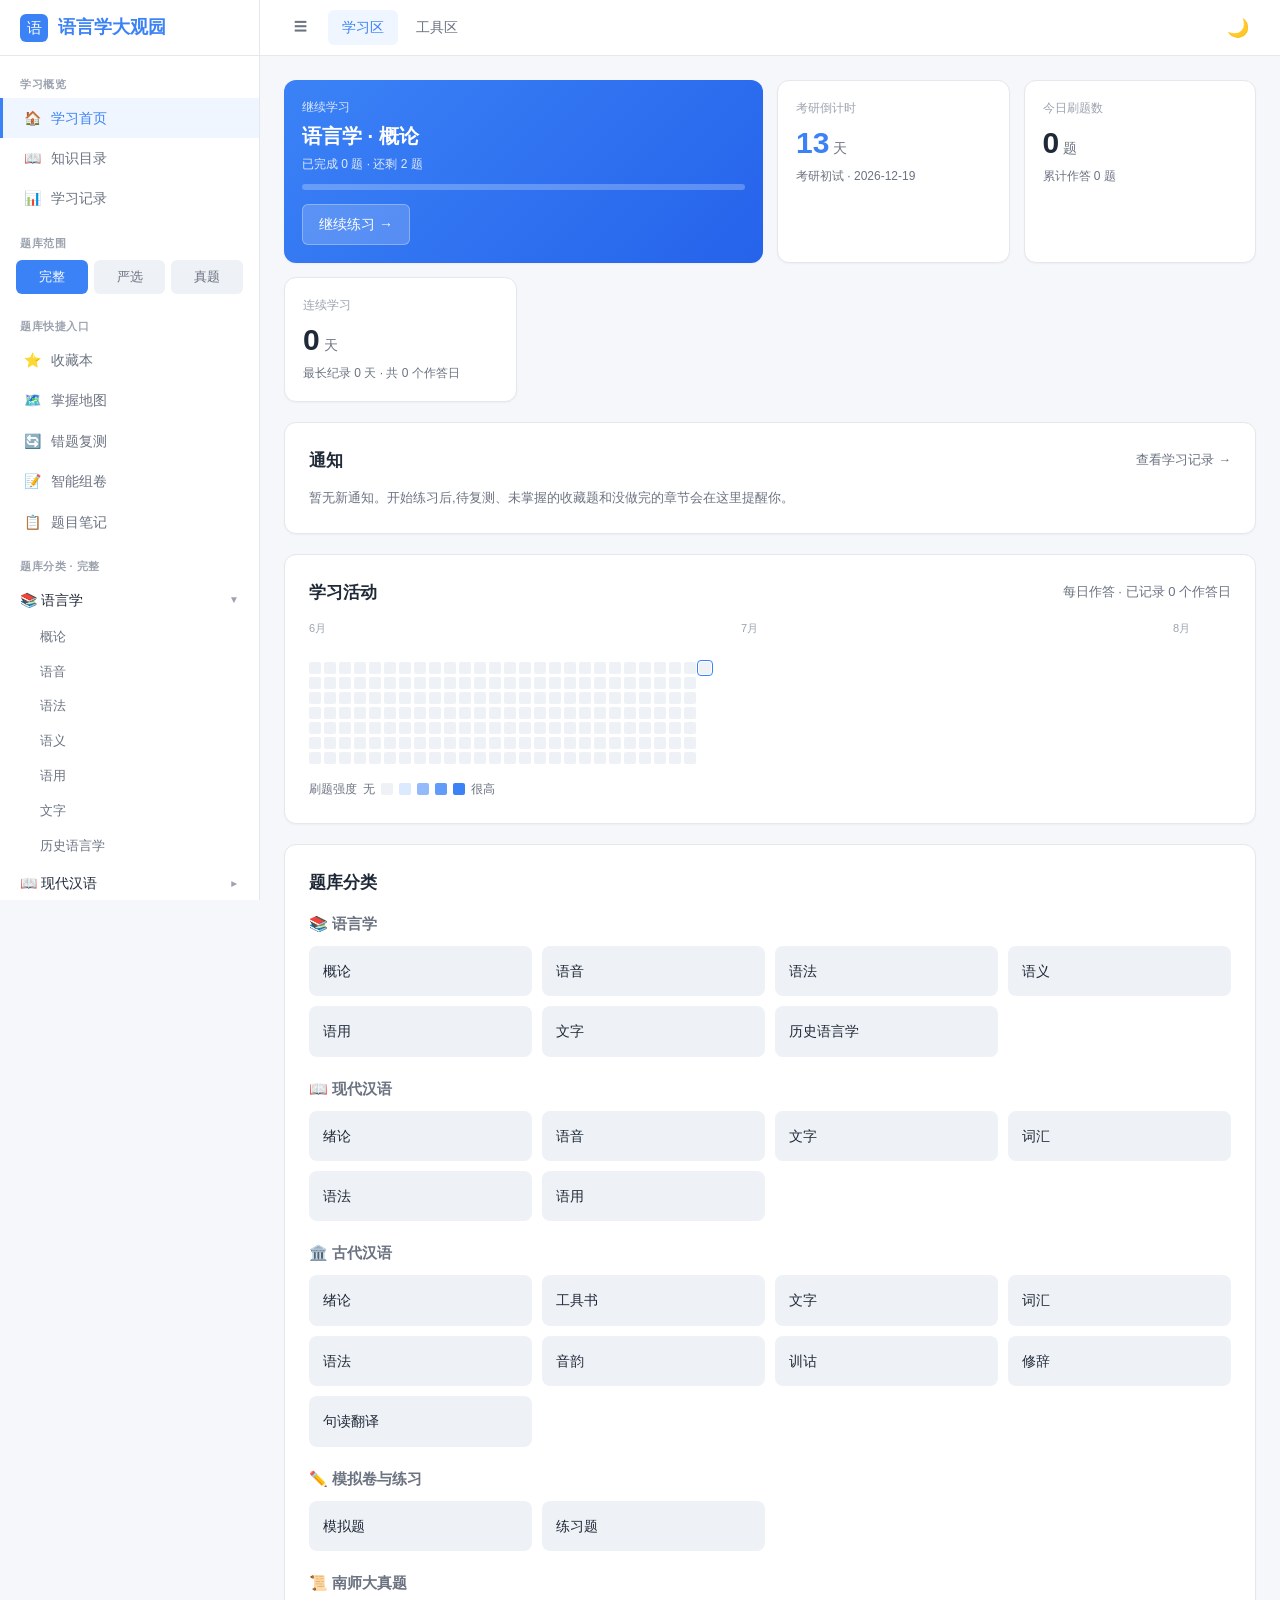
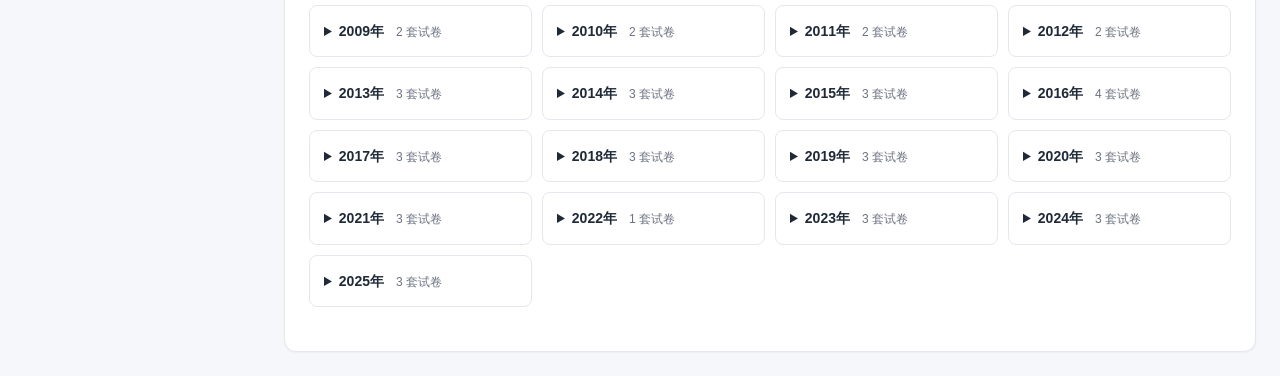
==== index.html @ db7a42ab "fix: 区分"题目尚未录入"与"该范围无题目" categories.json 中有 9 个章节还没有对应的题库文件(ling-writing、 ling-historical、mc-intro、m" ====
<!DOCTYPE html>
<html lang="zh-CN">
<head>
  <meta charset="UTF-8">
  <meta http-equiv="Cache-Control" content="no-cache, no-store, must-revalidate">
  <meta http-equiv="Pragma" content="no-cache">
  <meta name="viewport" content="width=device-width, initial-scale=1.0">
  <title>语言学大观园 - 首页</title>
  <link rel="stylesheet" href="css/style.css?v=8">
</head>
<body>
  <div class="app-layout">
    <!-- 侧边栏 -->
    <aside class="sidebar" id="sidebar">
      <div class="sidebar-header">
        <div class="logo-icon">语</div>
        <span class="logo">语言学大观园</span>
      </div>
      <div class="sidebar-body" id="sidebar-body"></div>
    </aside>
    <div class="overlay" id="overlay"></div>

    <!-- 主内容 -->
    <div class="main-wrapper">
      <!-- 顶部导航 -->
      <header class="topbar">
        <div class="topbar-left">
          <button class="toggle-btn" id="sidebar-toggle" title="收起侧边栏">☰</button>
          <div class="nav-tabs">
            <a class="nav-tab" href="index.html">学习区</a>
            <a class="nav-tab" href="tools.html">工具区</a>
          </div>
        </div>
        <div class="topbar-right">
          <button class="icon-btn" id="theme-toggle" title="切换主题">🌙</button>
        </div>
      </header>

      <!-- 内容区 -->
      <main class="content" id="main-content">
        <!-- 动态渲染 -->
      </main>
    </div>
  </div>

  <script src="js/storage.js?v=8"></script>
  <script src="js/data-loader.js?v=8"></script>
  <script src="js/main.js?v=8"></script>
  <script src="js/dashboard.js?v=8"></script>
</body>
</html>
---- css/style.css ----
/* ============ 主题变量 ============ */
:root {
  /* 浅色主题 */
  --bg-primary: #f5f7fa;
  --bg-secondary: #ffffff;
  --bg-tertiary: #eef1f6;
  --bg-hover: #f0f3f8;
  --border-color: #e4e7ec;
  --border-light: #eef0f3;
  --text-primary: #1f2937;
  --text-secondary: #6b7280;
  --text-tertiary: #9ca3af;
  --accent: #3b82f6;
  --accent-hover: #2563eb;
  --accent-light: #dbeafe;
  --accent-bg: #eff6ff;
  --success: #10b981;
  --success-light: #d1fae5;
  --warning: #f59e0b;
  --warning-light: #fef3c7;
  --danger: #ef4444;
  --danger-light: #fee2e2;
  --unknown: #6b7280;
  --shadow-sm: 0 1px 2px rgba(0,0,0,0.04);
  --shadow: 0 1px 3px rgba(0,0,0,0.08), 0 1px 2px rgba(0,0,0,0.04);
  --shadow-md: 0 4px 12px rgba(0,0,0,0.08);
  --radius-sm: 6px;
  --radius: 8px;
  --radius-lg: 12px;
  --sidebar-width: 260px;
  --header-height: 56px;
  --font-sans: -apple-system, BlinkMacSystemFont, "Segoe UI", "PingFang SC", "Microsoft YaHei", sans-serif;
}

[data-theme="dark"] {
  --bg-primary: #0f172a;
  --bg-secondary: #1e293b;
  --bg-tertiary: #1e293b;
  --bg-hover: #334155;
  --border-color: #334155;
  --border-light: #1e293b;
  --text-primary: #f1f5f9;
  --text-secondary: #94a3b8;
  --text-tertiary: #64748b;
  --accent: #60a5fa;
  --accent-hover: #3b82f6;
  --accent-light: #1e3a5f;
  --accent-bg: #1e293b;
  --success: #34d399;
  --success-light: #064e3b;
  --warning: #fbbf24;
  --warning-light: #78350f;
  --danger: #f87171;
  --danger-light: #7f1d1d;
  --unknown: #64748b;
  --shadow-sm: 0 1px 2px rgba(0,0,0,0.3);
  --shadow: 0 1px 3px rgba(0,0,0,0.4);
  --shadow-md: 0 4px 12px rgba(0,0,0,0.4);
}

/* ============ 基础重置 ============ */
* { margin: 0; padding: 0; box-sizing: border-box; }
html, body { height: 100%; }
body {
  font-family: var(--font-sans);
  background: var(--bg-primary);
  color: var(--text-primary);
  font-size: 14px;
  line-height: 1.6;
  -webkit-font-smoothing: antialiased;
  transition: background 0.2s, color 0.2s;
}
a { color: inherit; text-decoration: none; }
button { font-family: inherit; cursor: pointer; border: none; background: none; color: inherit; }
input, textarea, select { font-family: inherit; font-size: inherit; color: inherit; }
ul, ol { list-style: none; }

/* ============ 布局 ============ */
.app-layout {
  display: flex;
  min-height: 100vh;
}

/* 侧边栏 */
.sidebar {
  width: var(--sidebar-width);
  background: var(--bg-secondary);
  border-right: 1px solid var(--border-color);
  position: fixed;
  top: 0; left: 0; bottom: 0;
  display: flex;
  flex-direction: column;
  z-index: 100;
  transition: transform 0.25s;
}
.sidebar.collapsed { transform: translateX(-100%); }

.sidebar-header {
  height: var(--header-height);
  display: flex;
  align-items: center;
  padding: 0 20px;
  border-bottom: 1px solid var(--border-color);
  gap: 10px;
}
.sidebar-header .logo {
  font-size: 18px;
  font-weight: 700;
  color: var(--accent);
  white-space: nowrap;
}
.sidebar-header .logo-icon {
  width: 28px; height: 28px;
  background: var(--accent);
  color: #fff;
  border-radius: var(--radius-sm);
  display: flex;
  align-items: center;
  justify-content: center;
  font-size: 15px;
}

.sidebar-body {
  flex: 1;
  overflow-y: auto;
  padding: 12px 0;
}
.sidebar-section { margin-bottom: 8px; }
.sidebar-section-title {
  padding: 8px 20px 4px;
  font-size: 11px;
  font-weight: 600;
  color: var(--text-tertiary);
  text-transform: uppercase;
  letter-spacing: 0.5px;
}
.sidebar-link {
  display: flex;
  align-items: center;
  gap: 10px;
  padding: 9px 20px;
  color: var(--text-secondary);
  font-size: 14px;
  transition: all 0.15s;
  cursor: pointer;
  border-left: 3px solid transparent;
}
.sidebar-link:hover {
  background: var(--bg-hover);
  color: var(--text-primary);
}
.sidebar-link.active {
  background: var(--accent-bg);
  color: var(--accent);
  border-left-color: var(--accent);
  font-weight: 500;
}
.sidebar-link .icon { width: 18px; text-align: center; flex-shrink: 0; }

/* 侧边栏范围切换 */
.scope-switch {
  display: flex;
  gap: 6px;
  padding: 4px 16px 8px;
}
.scope-chip {
  flex: 1;
  padding: 7px 4px;
  border-radius: var(--radius-sm);
  font-size: 13px;
  font-weight: 500;
  color: var(--text-secondary);
  background: var(--bg-tertiary);
  border: 1px solid transparent;
  transition: all 0.15s;
}
.scope-chip:hover { background: var(--bg-hover); color: var(--text-primary); }
.scope-chip.active {
  background: var(--accent);
  color: #fff;
}

.category-group { padding: 0 12px; }
.category-header {
  display: flex;
  align-items: center;
  justify-content: space-between;
  padding: 9px 8px;
  cursor: pointer;
  color: var(--text-primary);
  font-weight: 500;
  border-radius: var(--radius-sm);
  transition: background 0.15s;
}
.category-header:hover { background: var(--bg-hover); }
.category-header .arrow {
  font-size: 10px;
  color: var(--text-tertiary);
  transition: transform 0.2s;
}
.category-group.collapsed .arrow { transform: rotate(-90deg); }
.category-group.collapsed .category-children { display: none; }
.category-children { padding-left: 12px; }
.category-child {
  display: block;
  padding: 7px 8px 7px 16px;
  color: var(--text-secondary);
  font-size: 13px;
  border-radius: var(--radius-sm);
  cursor: pointer;
  transition: all 0.15s;
}
.category-child:hover { background: var(--bg-hover); color: var(--text-primary); }
.category-child.active { color: var(--accent); background: var(--accent-bg); font-weight: 500; }

/* 主内容区 */
.main-wrapper {
  margin-left: var(--sidebar-width);
  flex: 1;
  min-width: 0;
  transition: margin-left 0.25s;
}
.sidebar.collapsed ~ .main-wrapper { margin-left: 0; }

/* 顶部导航 */
.topbar {
  height: var(--header-height);
  background: var(--bg-secondary);
  border-bottom: 1px solid var(--border-color);
  display: flex;
  align-items: center;
  padding: 0 24px;
  position: sticky;
  top: 0;
  z-index: 50;
  gap: 16px;
}
.topbar-left { display: flex; align-items: center; gap: 12px; }
.toggle-btn {
  width: 32px; height: 32px;
  display: flex; align-items: center; justify-content: center;
  border-radius: var(--radius-sm);
  color: var(--text-secondary);
  transition: all 0.15s;
}
.toggle-btn:hover { background: var(--bg-hover); color: var(--text-primary); }

.nav-tabs { display: flex; gap: 4px; }
.nav-tab {
  padding: 6px 14px;
  border-radius: var(--radius-sm);
  color: var(--text-secondary);
  font-size: 14px;
  font-weight: 500;
  transition: all 0.15s;
}
.nav-tab:hover { background: var(--bg-hover); color: var(--text-primary); }
.nav-tab.active { background: var(--accent-bg); color: var(--accent); }

.topbar-right { margin-left: auto; display: flex; align-items: center; gap: 12px; }
.icon-btn {
  width: 36px; height: 36px;
  display: flex; align-items: center; justify-content: center;
  border-radius: var(--radius-sm);
  color: var(--text-secondary);
  transition: all 0.15s;
  font-size: 18px;
}
.icon-btn:hover { background: var(--bg-hover); color: var(--text-primary); }

/* 内容区 */
.content {
  padding: 24px;
  max-width: 1200px;
  margin: 0 auto;
}

/* ============ 通用组件 ============ */
/* 卡片 */
.card {
  background: var(--bg-secondary);
  border: 1px solid var(--border-color);
  border-radius: var(--radius-lg);
  padding: 24px;
  box-shadow: var(--shadow-sm);
}

/* 按钮 */
.btn {
  display: inline-flex;
  align-items: center;
  justify-content: center;
  gap: 6px;
  padding: 8px 16px;
  border-radius: var(--radius-sm);
  font-size: 14px;
  font-weight: 500;
  transition: all 0.15s;
  white-space: nowrap;
}
.btn-primary {
  background: var(--accent);
  color: #fff;
}
.btn-primary:hover { background: var(--accent-hover); }
.btn-primary:disabled { opacity: 0.5; cursor: not-allowed; }
.btn-secondary {
  background: var(--bg-tertiary);
  color: var(--text-primary);
  border: 1px solid var(--border-color);
}
.btn-secondary:hover { background: var(--bg-hover); }
.btn-ghost {
  color: var(--text-secondary);
}
.btn-ghost:hover { background: var(--bg-hover); color: var(--text-primary); }
.btn-sm { padding: 5px 10px; font-size: 12px; }
.btn-lg { padding: 12px 24px; font-size: 16px; }

/* 下拉选择 */
.select {
  padding: 7px 12px;
  background: var(--bg-secondary);
  border: 1px solid var(--border-color);
  border-radius: var(--radius-sm);
  color: var(--text-primary);
  font-size: 14px;
  cursor: pointer;
  outline: none;
  transition: border-color 0.15s;
}
.select:focus { border-color: var(--accent); }

/* 输入框 */
.input, .textarea {
  width: 100%;
  padding: 8px 12px;
  background: var(--bg-primary);
  border: 1px solid var(--border-color);
  border-radius: var(--radius-sm);
  color: var(--text-primary);
  font-size: 14px;
  outline: none;
  transition: border-color 0.15s;
}
.input:focus, .textarea:focus { border-color: var(--accent); }
.textarea { resize: vertical; min-height: 80px; font-family: inherit; line-height: 1.6; }

/* 标签页切换 */
.tabs {
  display: flex;
  background: var(--bg-tertiary);
  border-radius: var(--radius-sm);
  padding: 3px;
  gap: 2px;
}
.tab {
  padding: 6px 16px;
  border-radius: 5px;
  font-size: 14px;
  color: var(--text-secondary);
  cursor: pointer;
  transition: all 0.15s;
  font-weight: 500;
}
.tab.active { background: var(--bg-secondary); color: var(--accent); box-shadow: var(--shadow-sm); }

/* 徽章 */
.badge {
  display: inline-flex;
  align-items: center;
  padding: 2px 8px;
  border-radius: 10px;
  font-size: 12px;
  font-weight: 500;
}
.badge-blue { background: var(--accent-light); color: var(--accent); }
.badge-green { background: var(--success-light); color: var(--success); }
.badge-orange { background: var(--warning-light); color: var(--warning); }
.badge-red { background: var(--danger-light); color: var(--danger); }
.badge-gray { background: var(--bg-tertiary); color: var(--text-secondary); }

/* 空状态 */
.empty-state {
  text-align: center;
  padding: 60px 20px;
  color: var(--text-secondary);
}
.empty-state .empty-icon { font-size: 48px; margin-bottom: 16px; opacity: 0.5; }
.empty-state h3 { font-size: 16px; color: var(--text-primary); margin-bottom: 8px; }
.empty-state p { font-size: 14px; margin-bottom: 20px; }

/* 页面标题 */
.page-header {
  display: flex;
  align-items: center;
  justify-content: space-between;
  margin-bottom: 20px;
  flex-wrap: wrap;
  gap: 12px;
}
.page-title {
  font-size: 22px;
  font-weight: 700;
  color: var(--text-primary);
}
.page-actions { display: flex; align-items: center; gap: 10px; flex-wrap: wrap; }

/* 行布局 */
.row { display: flex; gap: 12px; align-items: center; flex-wrap: wrap; }
.row-between { display: flex; justify-content: space-between; align-items: center; flex-wrap: wrap; gap: 12px; }
.mt-16 { margin-top: 16px; }
.mb-16 { margin-bottom: 16px; }
.mt-24 { margin-top: 24px; }
.flex-1 { flex: 1; }
.text-secondary { color: var(--text-secondary); }
.text-sm { font-size: 13px; }
.text-xs { font-size: 12px; }

/* 滚动条 */
::-webkit-scrollbar { width: 8px; height: 8px; }
::-webkit-scrollbar-track { background: transparent; }
::-webkit-scrollbar-thumb { background: var(--border-color); border-radius: 4px; }
::-webkit-scrollbar-thumb:hover { background: var(--text-tertiary); }

/* 响应式 */
@media (max-width: 768px) {
  .sidebar { transform: translateX(-100%); }
  .sidebar.show { transform: translateX(0); }
  .main-wrapper { margin-left: 0; }
  .content { padding: 16px; }
  .overlay {
    display: none;
    position: fixed;
    inset: 0;
    background: rgba(0,0,0,0.4);
    z-index: 99;
  }
  .overlay.show { display: block; }
}


/* ===== 三级分类侧边栏 ===== */
.category-subgroup {
  margin-left: 12px;
}
.category-subgroup.collapsed .category-subchildren {
  display: none;
}
.category-subheader {
  display: flex;
  justify-content: space-between;
  align-items: center;
  padding: 6px 10px;
  cursor: pointer;
  font-size: 13px;
  color: var(--text-secondary, #666);
  border-radius: 6px;
  transition: background 0.15s;
}
.category-subheader:hover {
  background: var(--bg-hover, rgba(0,0,0,0.04));
}
.category-subheader .arrow {
  font-size: 10px;
  transition: transform 0.2s;
}
.category-subgroup:not(.collapsed) .category-subheader .arrow {
  transform: rotate(0deg);
}
.category-subgroup.collapsed .category-subheader .arrow {
  transform: rotate(-90deg);
}
.category-subchildren {
  padding-left: 8px;
}

.chapter-grid {
  display: grid;
  grid-template-columns: repeat(auto-fill, minmax(min(100%, 220px), 1fr));
  align-items: start;
  gap: 10px;
}
.chapter-entry {
  display: block;
  padding: 14px;
  background: var(--bg-tertiary);
  border-radius: var(--radius);
  overflow-wrap: anywhere;
  transition: background 0.15s, color 0.15s;
}
.chapter-entry:hover,
.chapter-entry:focus-visible {
  background: var(--accent-bg);
  color: var(--accent);
}
.year-picker {
  min-width: 0;
  border: 1px solid var(--border-color);
  border-radius: var(--radius);
}
.year-picker summary {
  padding: 14px;
  cursor: pointer;
  font-weight: 600;
}
.year-picker summary span {
  margin-left: 12px;
  font-size: 12px;
  font-weight: 400;
}
.year-papers {
  display: grid;
  gap: 8px;
  padding: 0 10px 10px;
}

/* ===== 学习仪表盘 ===== */
.dash-grid {
  display: grid;
  grid-template-columns: repeat(auto-fit, minmax(min(100%, 200px), 1fr));
  gap: 14px;
  margin-bottom: 20px;
}
.dash-card {
  background: var(--bg-secondary);
  border: 1px solid var(--border-color);
  border-radius: var(--radius-lg);
  padding: 18px;
  box-shadow: var(--shadow-sm);
}
.dash-label {
  font-size: 12px;
  color: var(--text-tertiary);
  margin-bottom: 8px;
  display: flex;
  align-items: center;
  gap: 6px;
}
.dash-value {
  font-size: 30px;
  font-weight: 700;
  line-height: 1.1;
  color: var(--text-primary);
}
.dash-value .unit {
  font-size: 14px;
  font-weight: 500;
  color: var(--text-secondary);
  margin-left: 4px;
}
.dash-sub {
  font-size: 12px;
  color: var(--text-secondary);
  margin-top: 8px;
}
.dash-value.accent { color: var(--accent); }
.dash-value.warning { color: var(--warning); }
.dash-value.success { color: var(--success); }

/* 继续学习卡 */
.continue-card {
  background: linear-gradient(135deg, var(--accent) 0%, var(--accent-hover) 100%);
  color: #fff;
  border: none;
}
.continue-card .dash-label { color: rgba(255,255,255,0.8); }
.continue-card .dash-value { color: #fff; font-size: 20px; }
.continue-card .dash-sub { color: rgba(255,255,255,0.85); }
.continue-card .btn {
  background: rgba(255,255,255,0.18);
  color: #fff;
  border: 1px solid rgba(255,255,255,0.3);
  margin-top: 14px;
}
.continue-card .btn:hover { background: rgba(255,255,255,0.28); }

/* 进度条 */
.progress-bar {
  height: 6px;
  background: var(--bg-tertiary);
  border-radius: 3px;
  overflow: hidden;
  margin-top: 10px;
}
.progress-bar .fill {
  height: 100%;
  background: var(--accent);
  border-radius: 3px;
  transition: width 0.3s;
}
.continue-card .progress-bar { background: rgba(255,255,255,0.25); }
.continue-card .progress-bar .fill { background: #fff; }

/* ===== 学习活动热力图 ===== */
.heatmap-wrap { overflow-x: auto; padding-bottom: 4px; }
.heatmap {
  display: grid;
  grid-auto-flow: column;
  grid-template-rows: repeat(7, 12px);
  gap: 3px;
  min-width: max-content;
}
.heat-cell {
  width: 12px; height: 12px;
  border-radius: 2px;
  background: var(--bg-tertiary);
  cursor: pointer;
}
.heat-cell[data-level="1"] { background: var(--accent-light); }
.heat-cell[data-level="2"] { background: var(--accent); opacity: 0.55; }
.heat-cell[data-level="3"] { background: var(--accent); opacity: 0.8; }
.heat-cell[data-level="4"] { background: var(--accent); }
.heat-cell.empty { background: transparent; cursor: default; }

.heat-legend {
  display: flex;
  align-items: center;
  gap: 6px;
  margin-top: 12px;
  font-size: 12px;
  color: var(--text-secondary);
}
.heat-legend .heat-cell { cursor: default; }

/* ===== 学习记录 ===== */
.record-item {
  display: flex;
  align-items: flex-start;
  gap: 12px;
  padding: 14px 0;
  border-bottom: 1px solid var(--border-light);
}
.record-item:last-child { border-bottom: none; }
.record-icon {
  width: 32px; height: 32px;
  border-radius: 50%;
  display: flex;
  align-items: center;
  justify-content: center;
  font-size: 14px;
  flex-shrink: 0;
  background: var(--bg-tertiary);
}
.record-body { flex: 1; min-width: 0; }
.record-title { font-size: 14px; margin-bottom: 4px; }
.record-meta { font-size: 12px; color: var(--text-tertiary); }
.record-stem {
  font-size: 13px;
  color: var(--text-secondary);
  margin-top: 6px;
  overflow: hidden;
  display: -webkit-box;
  -webkit-line-clamp: 2;
  -webkit-box-orient: vertical;
}

.filter-chips { display: flex; gap: 8px; flex-wrap: wrap; margin-bottom: 16px; }
.chip {
  padding: 5px 14px;
  border-radius: 14px;
  font-size: 13px;
  background: var(--bg-tertiary);
  color: var(--text-secondary);
  cursor: pointer;
  transition: all 0.15s;
}
.chip:hover { background: var(--bg-hover); }
.chip.active { background: var(--accent); color: #fff; }

/* 通知条目 */
.notice-item {
  display: flex;
  align-items: center;
  gap: 12px;
  padding: 12px 0;
  border-bottom: 1px solid var(--border-light);
}
.notice-item:last-child { border-bottom: none; }
.notice-icon {
  width: 30px; height: 30px;
  flex-shrink: 0;
  border-radius: 50%;
  display: flex;
  align-items: center;
  justify-content: center;
  background: var(--bg-tertiary);
  font-size: 14px;
}
.notice-text { flex: 1; font-size: 13px; min-width: 0; }

/* 设置页:选项卡片 */
.setting-options {
  display: grid;
  grid-template-columns: repeat(auto-fit, minmax(min(100%, 240px), 1fr));
  gap: 12px;
}
.setting-option {
  display: flex;
  align-items: flex-start;
  gap: 10px;
  padding: 14px;
  border: 1px solid var(--border-color);
  border-radius: var(--radius);
  background: var(--bg-tertiary);
  cursor: pointer;
  transition: all 0.15s;
}
.setting-option:hover { border-color: var(--text-tertiary); }
.setting-option.active {
  border-color: var(--accent);
  background: var(--accent-bg);
}
.setting-option input { margin-top: 3px; accent-color: var(--accent); }
.setting-option-title { font-size: 14px; font-weight: 600; margin-bottom: 4px; }
.setting-option-desc { font-size: 12px; color: var(--text-secondary); line-height: 1.5; }

/* 知识目录 */
.knowledge-layout {
  display: grid;
  grid-template-columns: 220px 1fr;
  gap: 20px;
  align-items: start;
}
.knowledge-toc {
  position: sticky;
  top: calc(var(--header-height) + 16px);
  background: var(--bg-secondary);
  border: 1px solid var(--border-color);
  border-radius: var(--radius-lg);
  padding: 14px;
  max-height: calc(100vh - var(--header-height) - 40px);
  overflow-y: auto;
}
.knowledge-toc-title {
  font-size: 11px;
  font-weight: 600;
  color: var(--text-tertiary);
  text-transform: uppercase;
  letter-spacing: 0.5px;
  margin-bottom: 10px;
}
.toc-group { margin-bottom: 10px; }
.toc-group-title {
  font-size: 13px;
  font-weight: 600;
  margin-bottom: 4px;
  display: flex;
  align-items: center;
  gap: 6px;
}
.toc-link {
  display: block;
  padding: 5px 8px 5px 22px;
  font-size: 12px;
  color: var(--text-secondary);
  border-radius: var(--radius-sm);
  cursor: pointer;
  transition: all 0.15s;
}
.toc-link:hover { background: var(--bg-hover); color: var(--text-primary); }
.toc-link.active { color: var(--accent); background: var(--accent-bg); font-weight: 500; }

.knowledge-section { margin-bottom: 24px; scroll-margin-top: calc(var(--header-height) + 16px); }
.knowledge-section-head {
  display: flex;
  align-items: baseline;
  justify-content: space-between;
  gap: 12px;
  margin-bottom: 12px;
  padding-bottom: 8px;
  border-bottom: 2px solid var(--accent-light);
  flex-wrap: wrap;
}
.knowledge-chapter {
  display: flex;
  align-items: center;
  gap: 12px;
  padding: 12px 0;
  border-bottom: 1px solid var(--border-light);
  scroll-margin-top: calc(var(--header-height) + 16px);
}
.knowledge-chapter:last-child { border-bottom: none; }
.knowledge-chapter-main { flex: 1; min-width: 0; }
.knowledge-chapter-name { font-size: 14px; margin-bottom: 6px; }
.knowledge-chapter-meta { font-size: 12px; color: var(--text-tertiary); }

@media (max-width: 900px) {
  .knowledge-layout { grid-template-columns: 1fr; }
  .knowledge-toc { position: static; max-height: none; }
}

/* 年份分组(真题范围) */
.year-group { margin-bottom: 24px; }
.year-group-title {
  display: flex;
  align-items: center;
  justify-content: space-between;
  font-size: 15px;
  font-weight: 600;
  padding: 8px 0;
  margin-bottom: 12px;
  border-bottom: 2px solid var(--accent-light);
}
.scope-count {
  display: inline-block;
  margin-left: 4px;
  padding: 0 6px;
  border-radius: 8px;
  background: var(--bg-tertiary);
  font-size: 11px;
  color: var(--text-secondary);
}
.scope-tab.active .scope-count { background: rgba(255,255,255,0.25); color: #fff; }
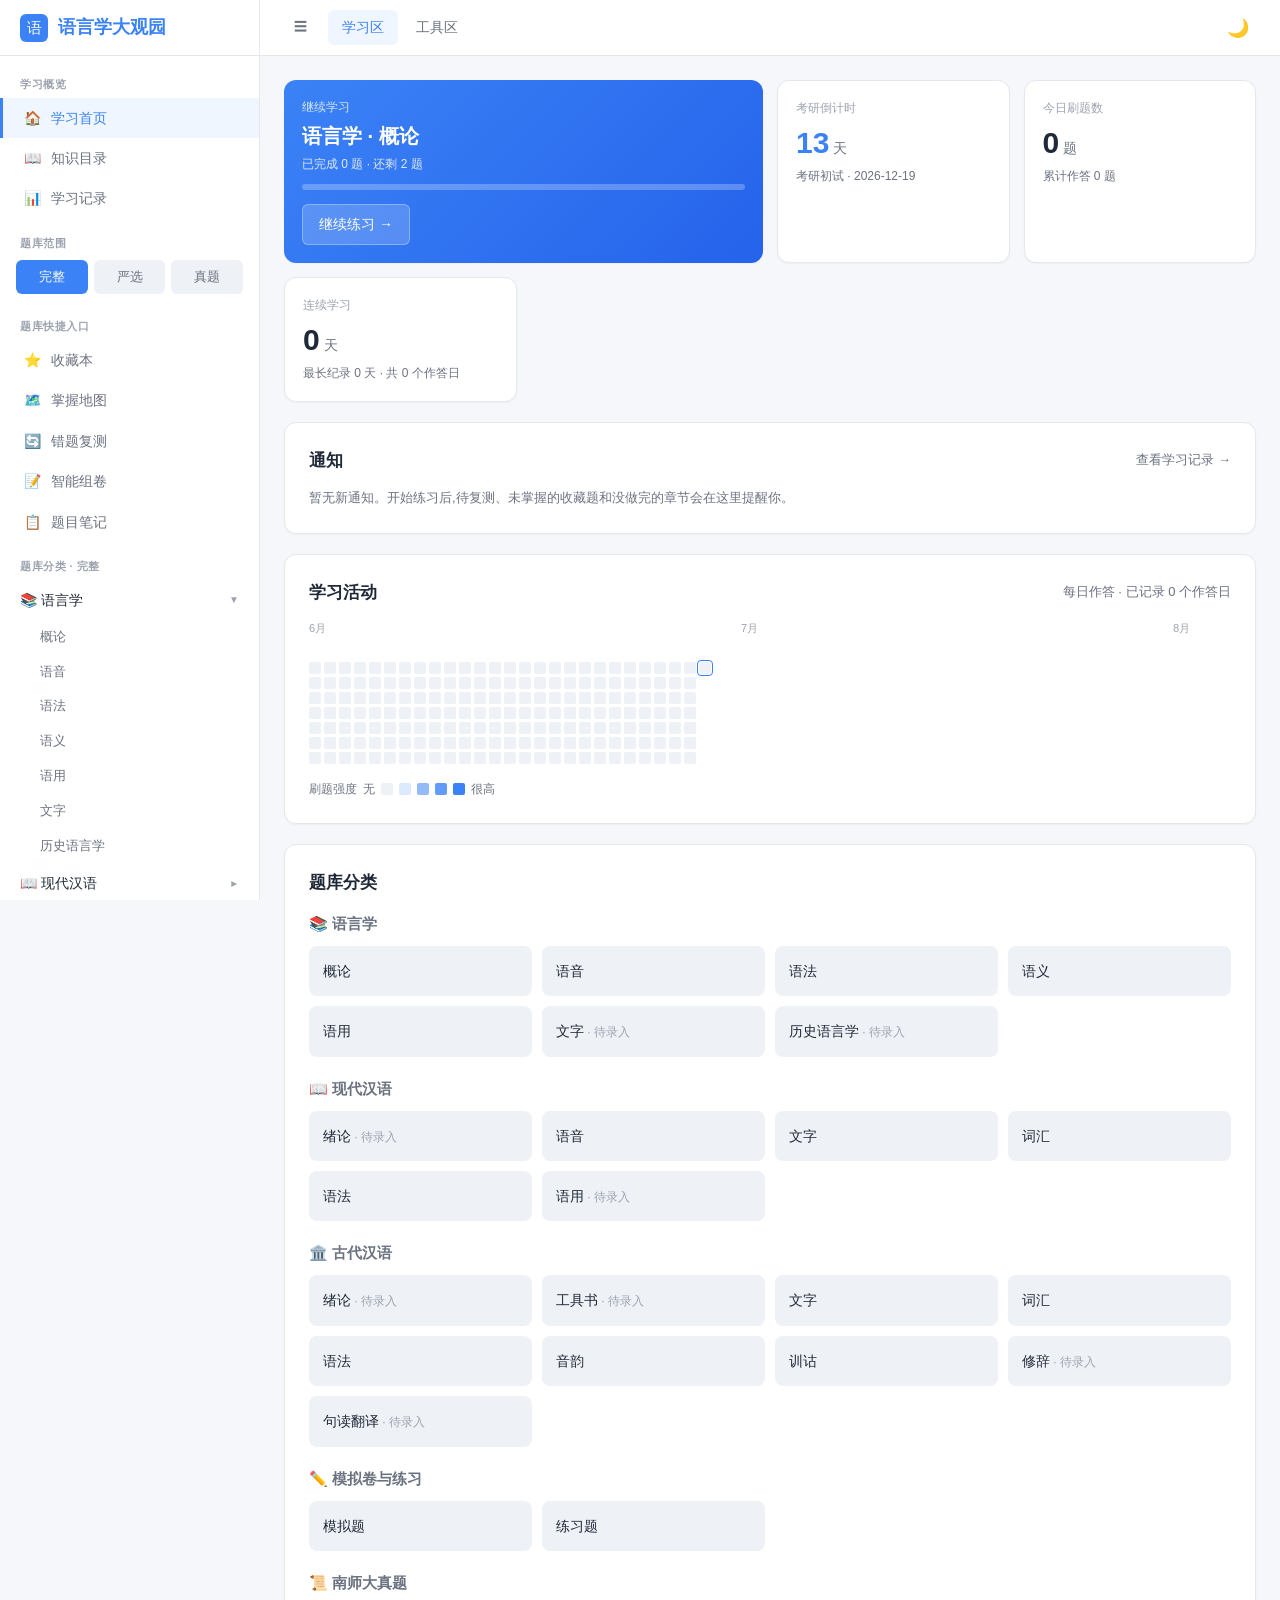
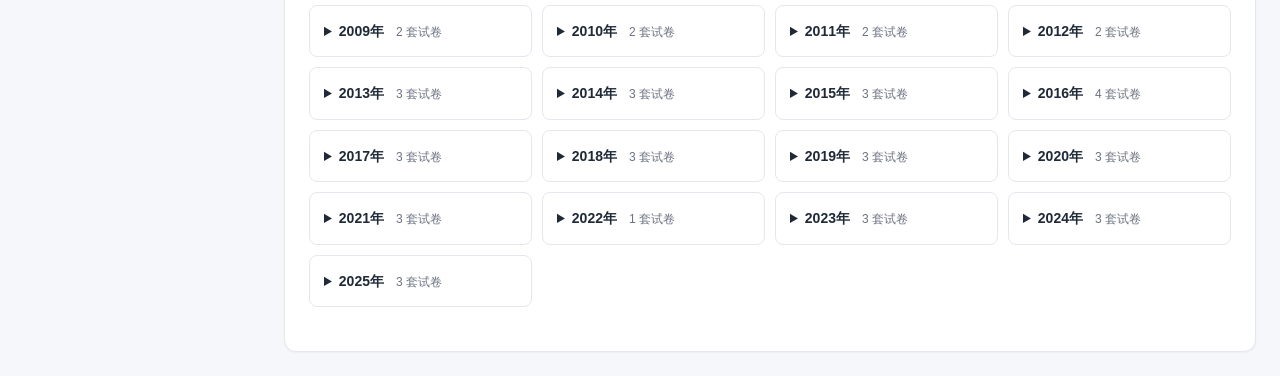
==== commit c8640aaa: "feat: 首页继续学习跳过空章节, 章节列表标注"待录入" - 继续学习卡改为优先上次学习章节, 但若该章节没有题目(未录入或内容为空),   自动回退到第一个有题目的章节, 避免出现"还剩 0 题" ====
--- a/index.html
+++ b/index.html
@@ -6,7 +6,7 @@
   <meta http-equiv="Pragma" content="no-cache">
   <meta name="viewport" content="width=device-width, initial-scale=1.0">
   <title>语言学大观园 - 首页</title>
-  <link rel="stylesheet" href="css/style.css?v=8">
+  <link rel="stylesheet" href="css/style.css?v=9">
 </head>
 <body>
   <div class="app-layout">
@@ -43,9 +43,9 @@
     </div>
   </div>
 
-  <script src="js/storage.js?v=8"></script>
-  <script src="js/data-loader.js?v=8"></script>
-  <script src="js/main.js?v=8"></script>
-  <script src="js/dashboard.js?v=8"></script>
+  <script src="js/storage.js?v=9"></script>
+  <script src="js/data-loader.js?v=9"></script>
+  <script src="js/main.js?v=9"></script>
+  <script src="js/dashboard.js?v=9"></script>
 </body>
 </html>
--- a/css/style.css
+++ b/css/style.css
@@ -414,6 +414,7 @@
 .mt-24 { margin-top: 24px; }
 .flex-1 { flex: 1; }
 .text-secondary { color: var(--text-secondary); }
+.text-tertiary { color: var(--text-tertiary); }
 .text-sm { font-size: 13px; }
 .text-xs { font-size: 12px; }
 
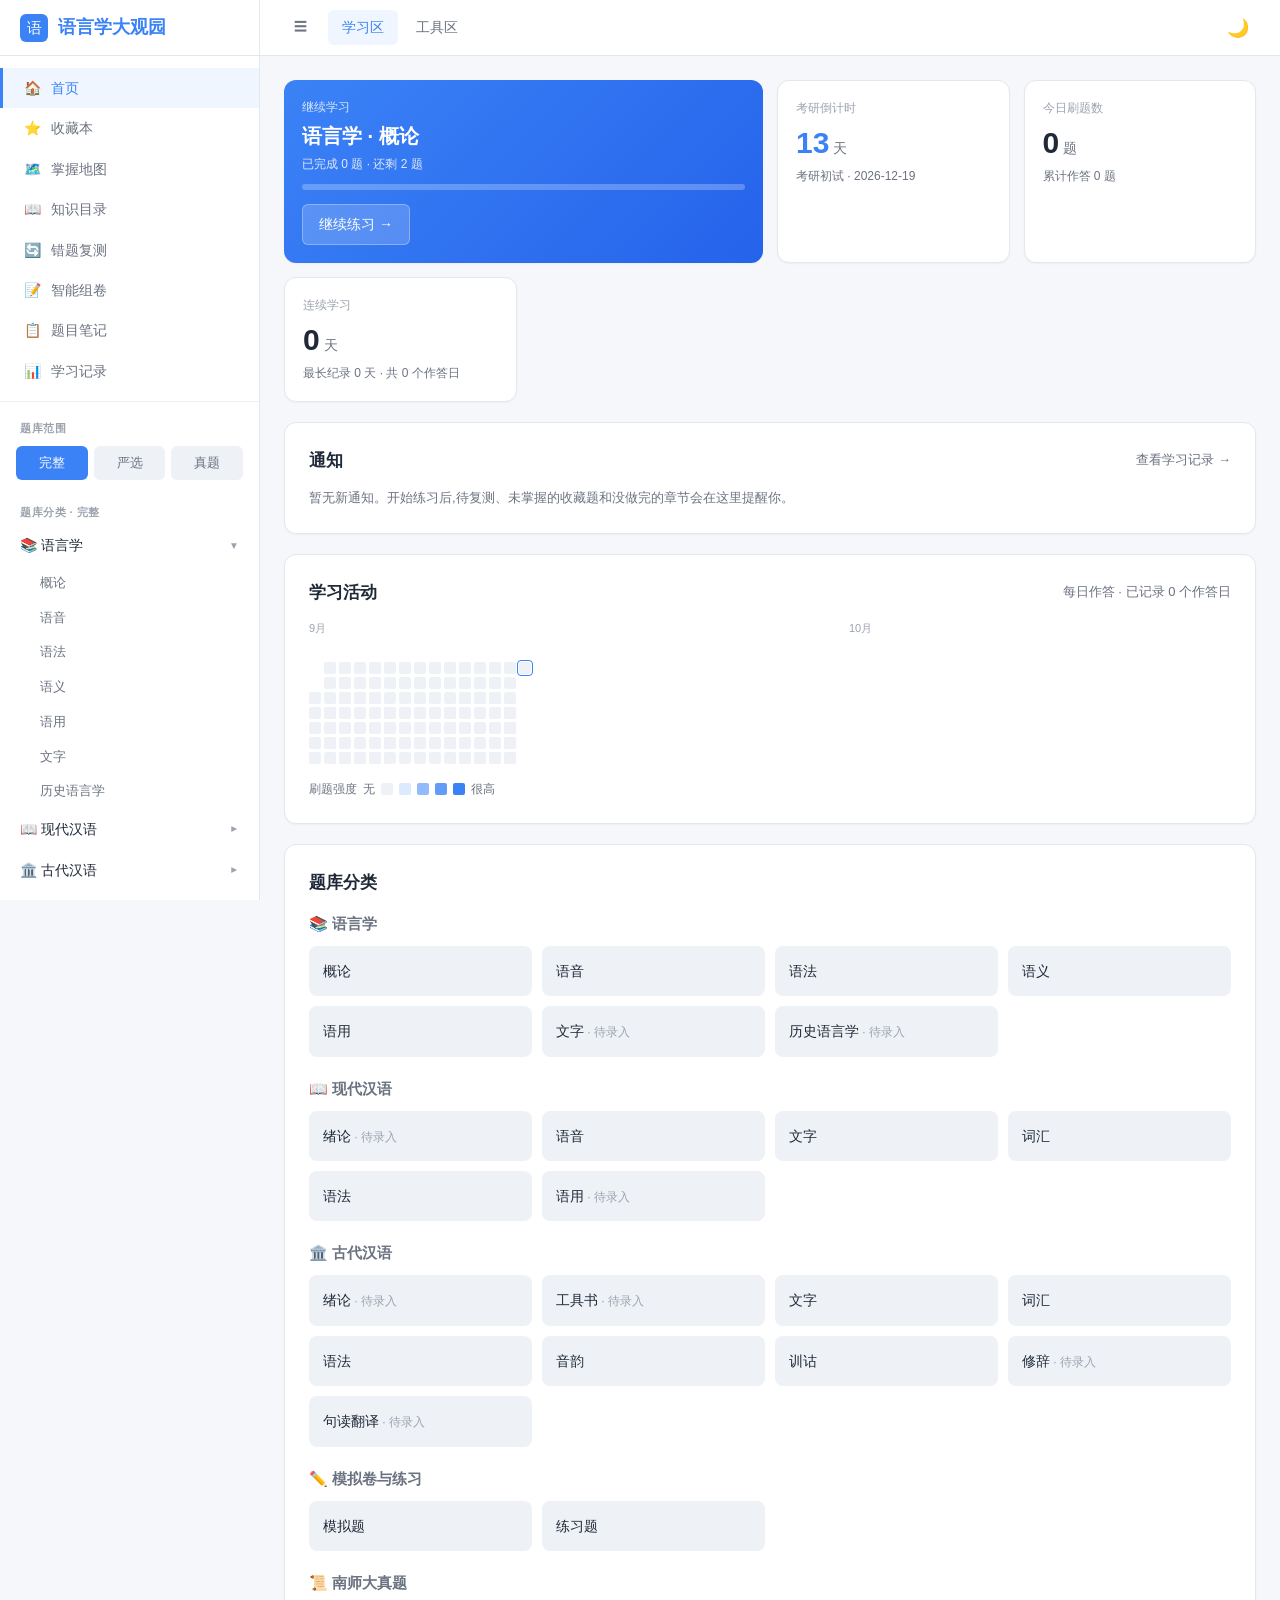
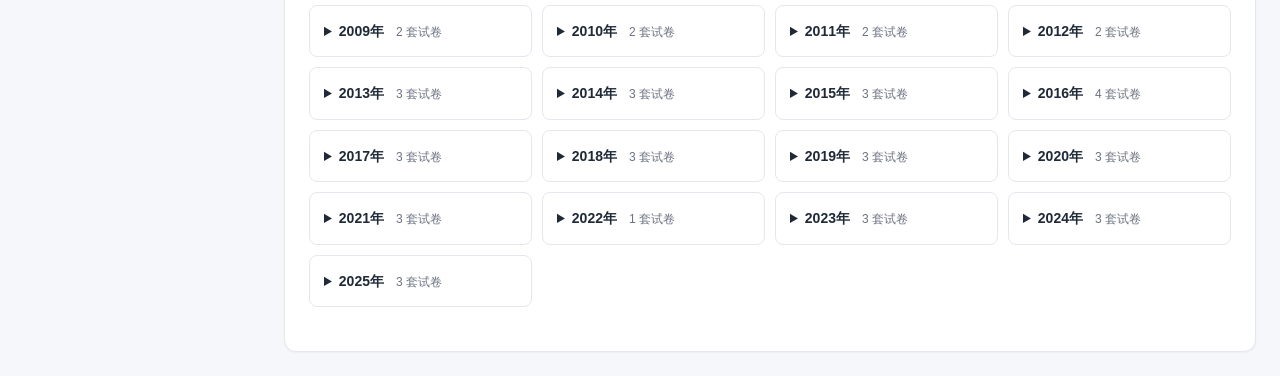
==== commit 9d284ff7: "feat: 掌握地图重做 + 侧边栏导航上移 + 知识目录年份化 + 学习活动从9月起 按反馈调整四处:  1. 侧边栏导航上移    首页/收藏本/掌握地图/知识目录/错题复测/智能组卷/题目笔记/" ====
--- a/index.html
+++ b/index.html
@@ -6,7 +6,7 @@
   <meta http-equiv="Pragma" content="no-cache">
   <meta name="viewport" content="width=device-width, initial-scale=1.0">
   <title>语言学大观园 - 首页</title>
-  <link rel="stylesheet" href="css/style.css?v=9">
+  <link rel="stylesheet" href="css/style.css?v=10">
 </head>
 <body>
   <div class="app-layout">
@@ -43,9 +43,9 @@
     </div>
   </div>
 
-  <script src="js/storage.js?v=9"></script>
-  <script src="js/data-loader.js?v=9"></script>
-  <script src="js/main.js?v=9"></script>
-  <script src="js/dashboard.js?v=9"></script>
+  <script src="js/storage.js?v=10"></script>
+  <script src="js/data-loader.js?v=10"></script>
+  <script src="js/main.js?v=10"></script>
+  <script src="js/dashboard.js?v=10"></script>
 </body>
 </html>
--- a/css/style.css
+++ b/css/style.css
@@ -126,6 +126,12 @@
   padding: 12px 0;
 }
 .sidebar-section { margin-bottom: 8px; }
+/* 顶部主导航(无分组标题) */
+.sidebar-nav-top {
+  padding-bottom: 10px;
+  margin-bottom: 10px;
+  border-bottom: 1px solid var(--border-light);
+}
 .sidebar-section-title {
   padding: 8px 20px 4px;
   font-size: 11px;
@@ -786,6 +792,19 @@
 .knowledge-chapter-name { font-size: 14px; margin-bottom: 6px; }
 .knowledge-chapter-meta { font-size: 12px; color: var(--text-tertiary); }
 
+/* 知识目录:年份分组 */
+.knowledge-year { margin-bottom: 8px; }
+.knowledge-year:last-child { margin-bottom: 0; }
+.knowledge-year-title {
+  font-size: 13px;
+  font-weight: 600;
+  color: var(--accent);
+  padding: 10px 0 6px;
+  border-bottom: 1px dashed var(--border-color);
+  margin-bottom: 2px;
+  scroll-margin-top: calc(var(--header-height) + 16px);
+}
+
 @media (max-width: 900px) {
   .knowledge-layout { grid-template-columns: 1fr; }
   .knowledge-toc { position: static; max-height: none; }
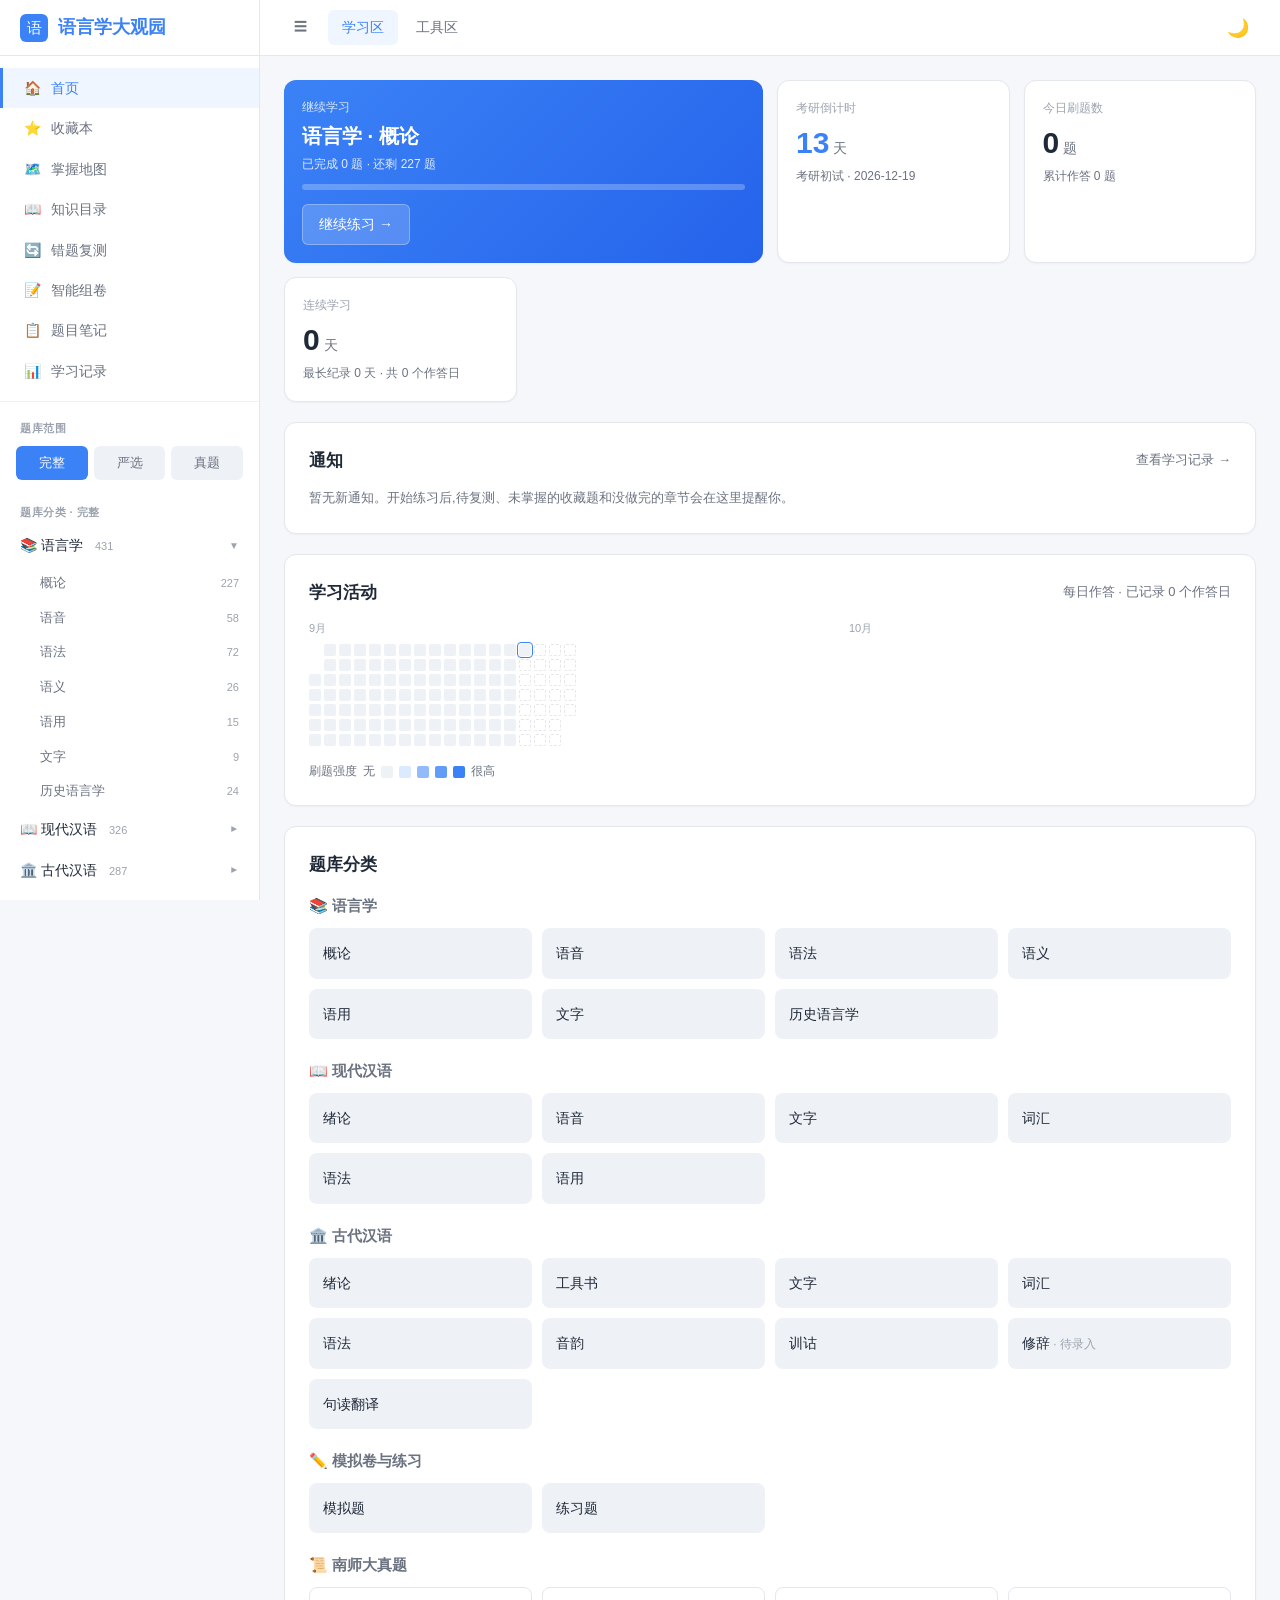
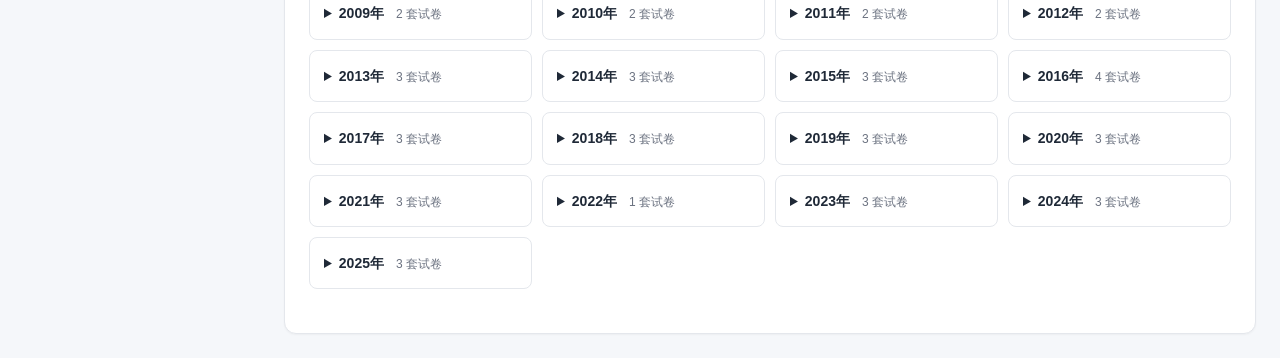
==== commit 533daaf5: "feat: 题库按学科重组 — 真题归入学科, 完整/严选与真题分离 按反馈重构题库组织方式:  1. 完整/严选 只放学科分类, 真题单独一栏    - 侧边栏按范围过滤: 三级分类(年份->试卷)" ====
--- a/index.html
+++ b/index.html
@@ -6,7 +6,7 @@
   <meta http-equiv="Pragma" content="no-cache">
   <meta name="viewport" content="width=device-width, initial-scale=1.0">
   <title>语言学大观园 - 首页</title>
-  <link rel="stylesheet" href="css/style.css?v=10">
+  <link rel="stylesheet" href="css/style.css?v=110">
 </head>
 <body>
   <div class="app-layout">
@@ -43,9 +43,9 @@
     </div>
   </div>
 
-  <script src="js/storage.js?v=10"></script>
-  <script src="js/data-loader.js?v=10"></script>
-  <script src="js/main.js?v=10"></script>
-  <script src="js/dashboard.js?v=10"></script>
+  <script src="js/storage.js?v=110"></script>
+  <script src="js/data-loader.js?v=110"></script>
+  <script src="js/main.js?v=110"></script>
+  <script src="js/dashboard.js?v=110"></script>
 </body>
 </html>
--- a/css/style.css
+++ b/css/style.css
@@ -219,6 +219,26 @@
 .category-child:hover { background: var(--bg-hover); color: var(--text-primary); }
 .category-child.active { color: var(--accent); background: var(--accent-bg); font-weight: 500; }
 
+/* 侧边栏分类题量 */
+.cat-count {
+  float: right;
+  font-size: 11px;
+  color: var(--text-tertiary);
+  margin-left: 6px;
+  font-weight: 400;
+}
+.category-child .cat-count { float: none; }
+.category-child { display: flex; align-items: baseline; justify-content: space-between; gap: 6px; }
+.category-child .cat-count { flex-shrink: 0; }
+.sidebar-empty {
+  padding: 8px 20px;
+  font-size: 12px;
+  color: var(--text-tertiary);
+}
+.category-subheader span:first-child,
+.category-header span:first-child { display: flex; align-items: baseline; justify-content: space-between; flex: 1; gap: 6px; }
+.category-header .cat-count, .category-subheader .cat-count { float: none; }
+
 /* 主内容区 */
 .main-wrapper {
   margin-left: var(--sidebar-width);
@@ -619,6 +639,12 @@
 .heat-cell[data-level="3"] { background: var(--accent); opacity: 0.8; }
 .heat-cell[data-level="4"] { background: var(--accent); }
 .heat-cell.empty { background: transparent; cursor: default; }
+/* 尚未到来的日期:虚线占位, 铺满到 12 月底 */
+.heat-cell.future {
+  background: transparent;
+  border: 1px dashed var(--border-color);
+  cursor: default;
+}
 
 .heat-legend {
   display: flex;
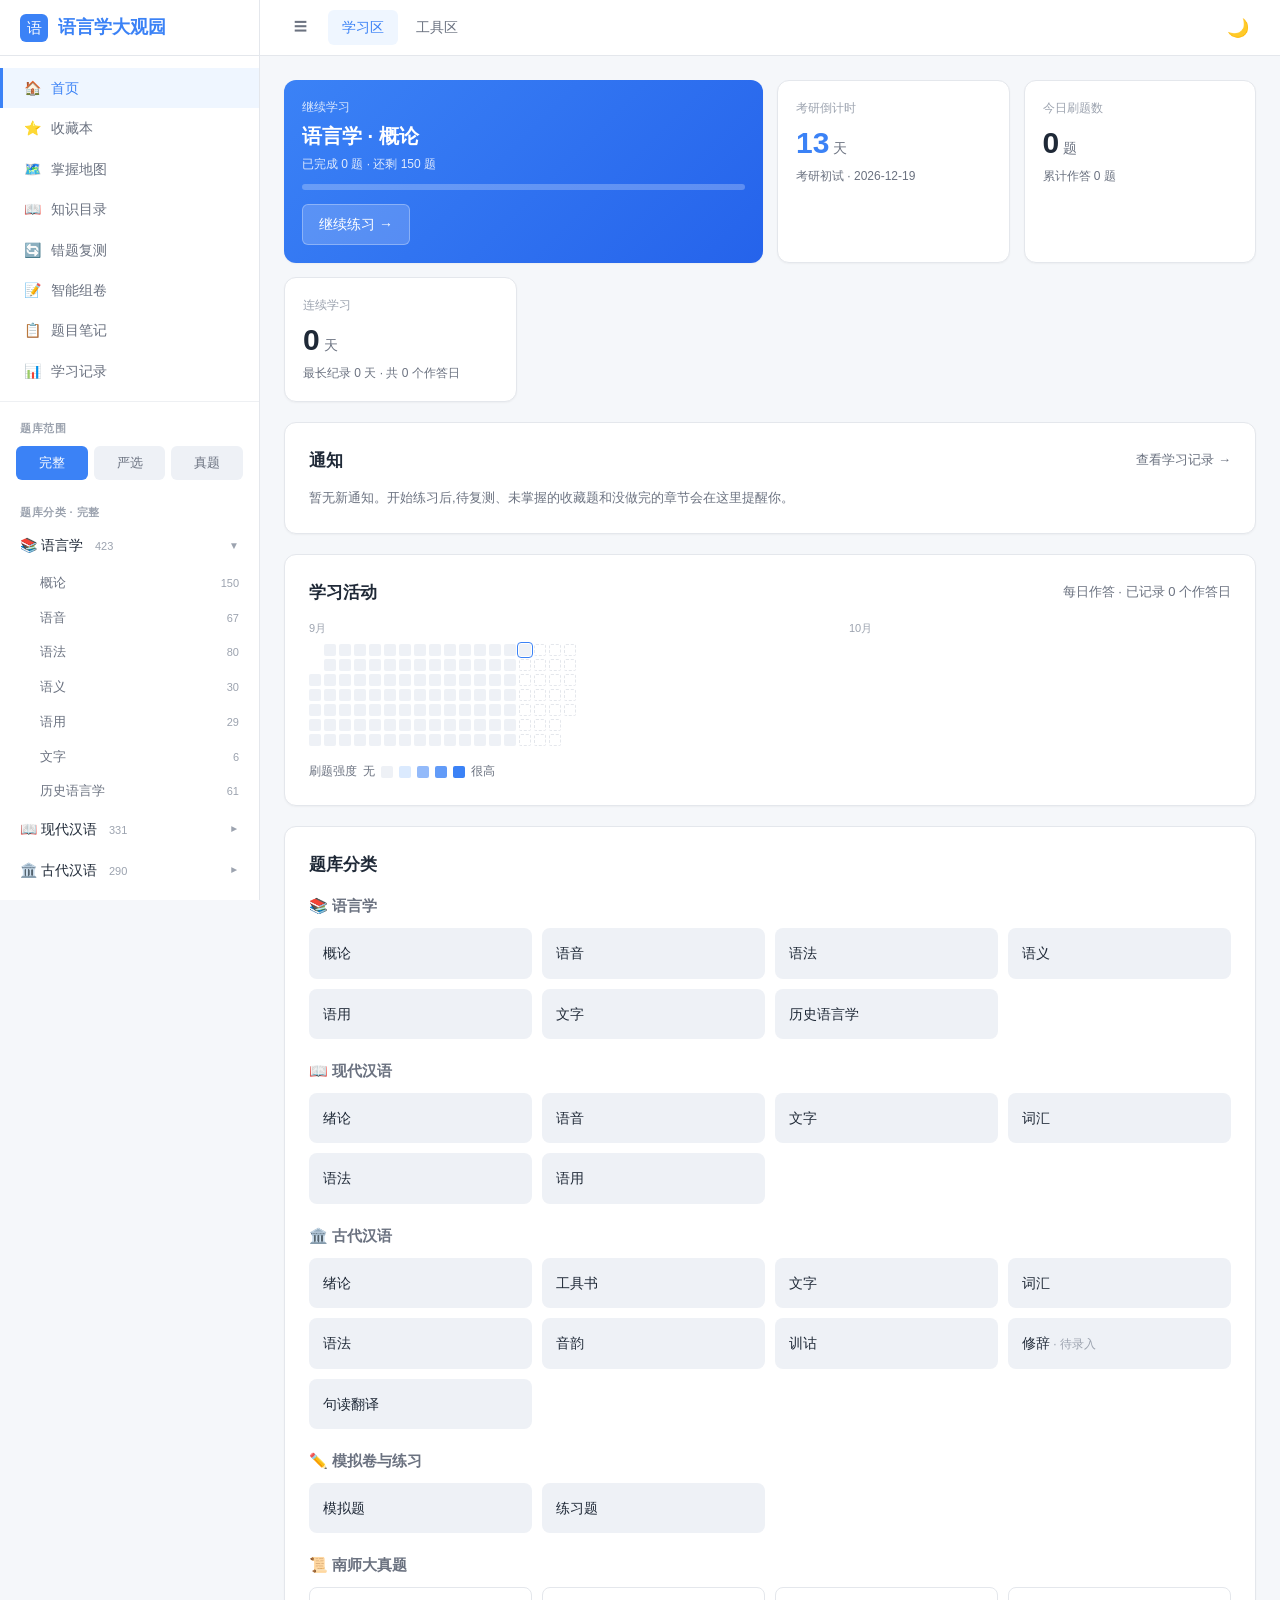
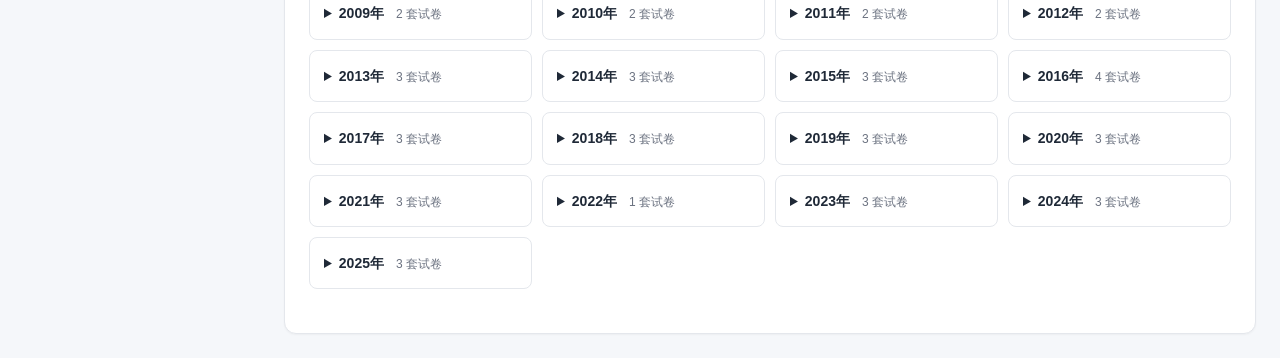
==== commit fd894761: "feat: 分类依据《语言学纲要》重整 + 题目数据修正 一、分类规则按南师大语言学及应用语言学参考书目重写  语言学部分改为依据《语言学纲要》(叶蜚声、徐通锵) 章节体系:   概论   <- 导言" ====
--- a/index.html
+++ b/index.html
@@ -6,7 +6,7 @@
   <meta http-equiv="Pragma" content="no-cache">
   <meta name="viewport" content="width=device-width, initial-scale=1.0">
   <title>语言学大观园 - 首页</title>
-  <link rel="stylesheet" href="css/style.css?v=110">
+  <link rel="stylesheet" href="css/style.css?v=13">
 </head>
 <body>
   <div class="app-layout">
@@ -43,9 +43,9 @@
     </div>
   </div>
 
-  <script src="js/storage.js?v=110"></script>
-  <script src="js/data-loader.js?v=110"></script>
-  <script src="js/main.js?v=110"></script>
-  <script src="js/dashboard.js?v=110"></script>
+  <script src="js/storage.js?v=13"></script>
+  <script src="js/data-loader.js?v=13"></script>
+  <script src="js/main.js?v=13"></script>
+  <script src="js/dashboard.js?v=13"></script>
 </body>
 </html>
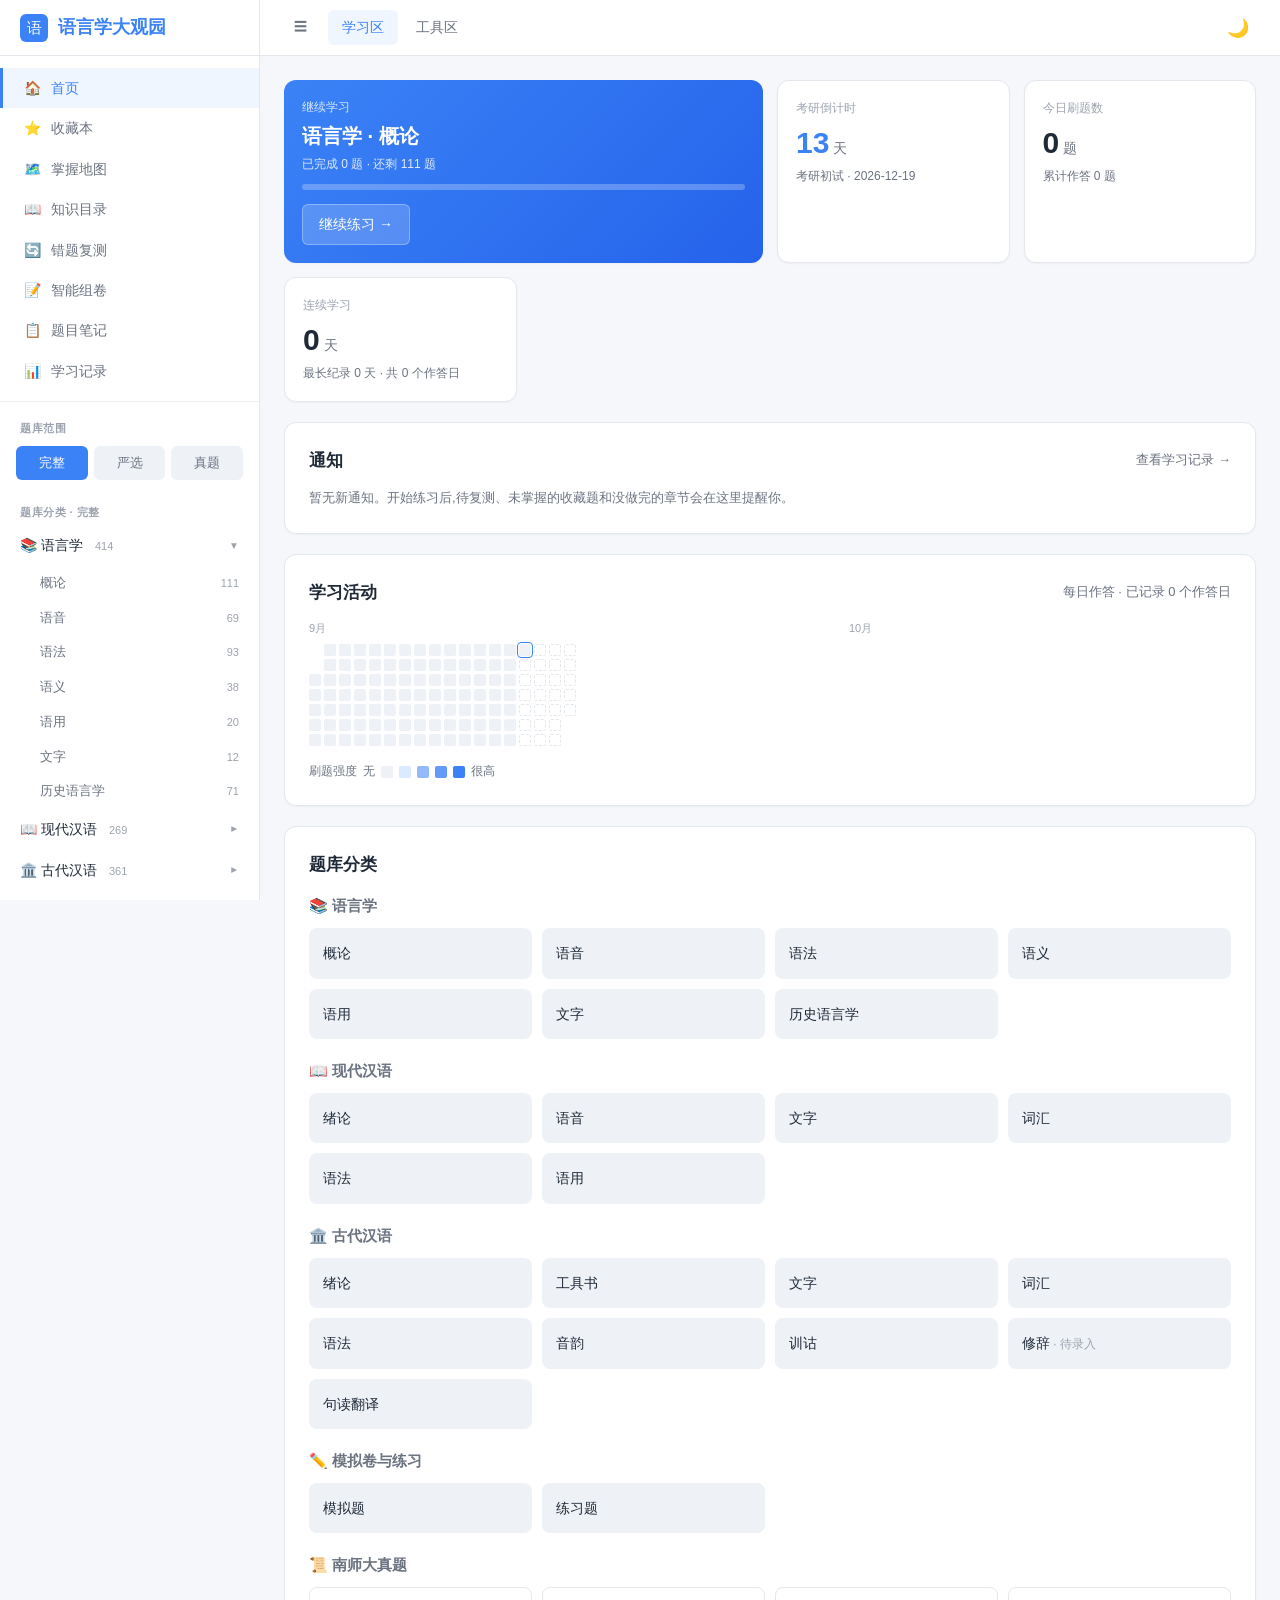
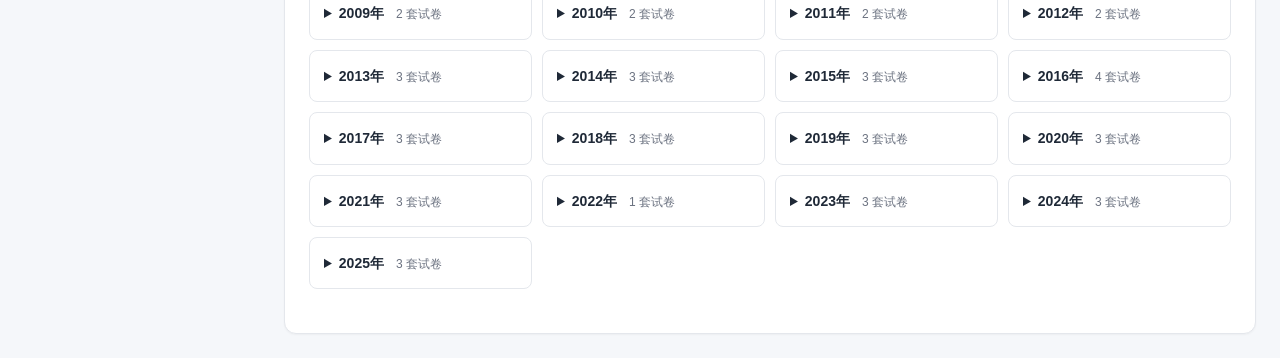
==== commit 744c039b: "feat: 题目分类按参考书章节体系重整(未归类题 239 -> 39) - 混合卷(汉语综合/语言学与古代汉语)先按卷面分块判定古今归属, 分块不成立时逐题判定  - 题型标题只剥掉'序号+题型词'" ====
--- a/index.html
+++ b/index.html
@@ -6,7 +6,7 @@
   <meta http-equiv="Pragma" content="no-cache">
   <meta name="viewport" content="width=device-width, initial-scale=1.0">
   <title>语言学大观园 - 首页</title>
-  <link rel="stylesheet" href="css/style.css?v=13">
+  <link rel="stylesheet" href="css/style.css?v=14">
 </head>
 <body>
   <div class="app-layout">
@@ -43,9 +43,9 @@
     </div>
   </div>
 
-  <script src="js/storage.js?v=13"></script>
-  <script src="js/data-loader.js?v=13"></script>
-  <script src="js/main.js?v=13"></script>
-  <script src="js/dashboard.js?v=13"></script>
+  <script src="js/storage.js?v=14"></script>
+  <script src="js/data-loader.js?v=14"></script>
+  <script src="js/main.js?v=14"></script>
+  <script src="js/dashboard.js?v=14"></script>
 </body>
 </html>
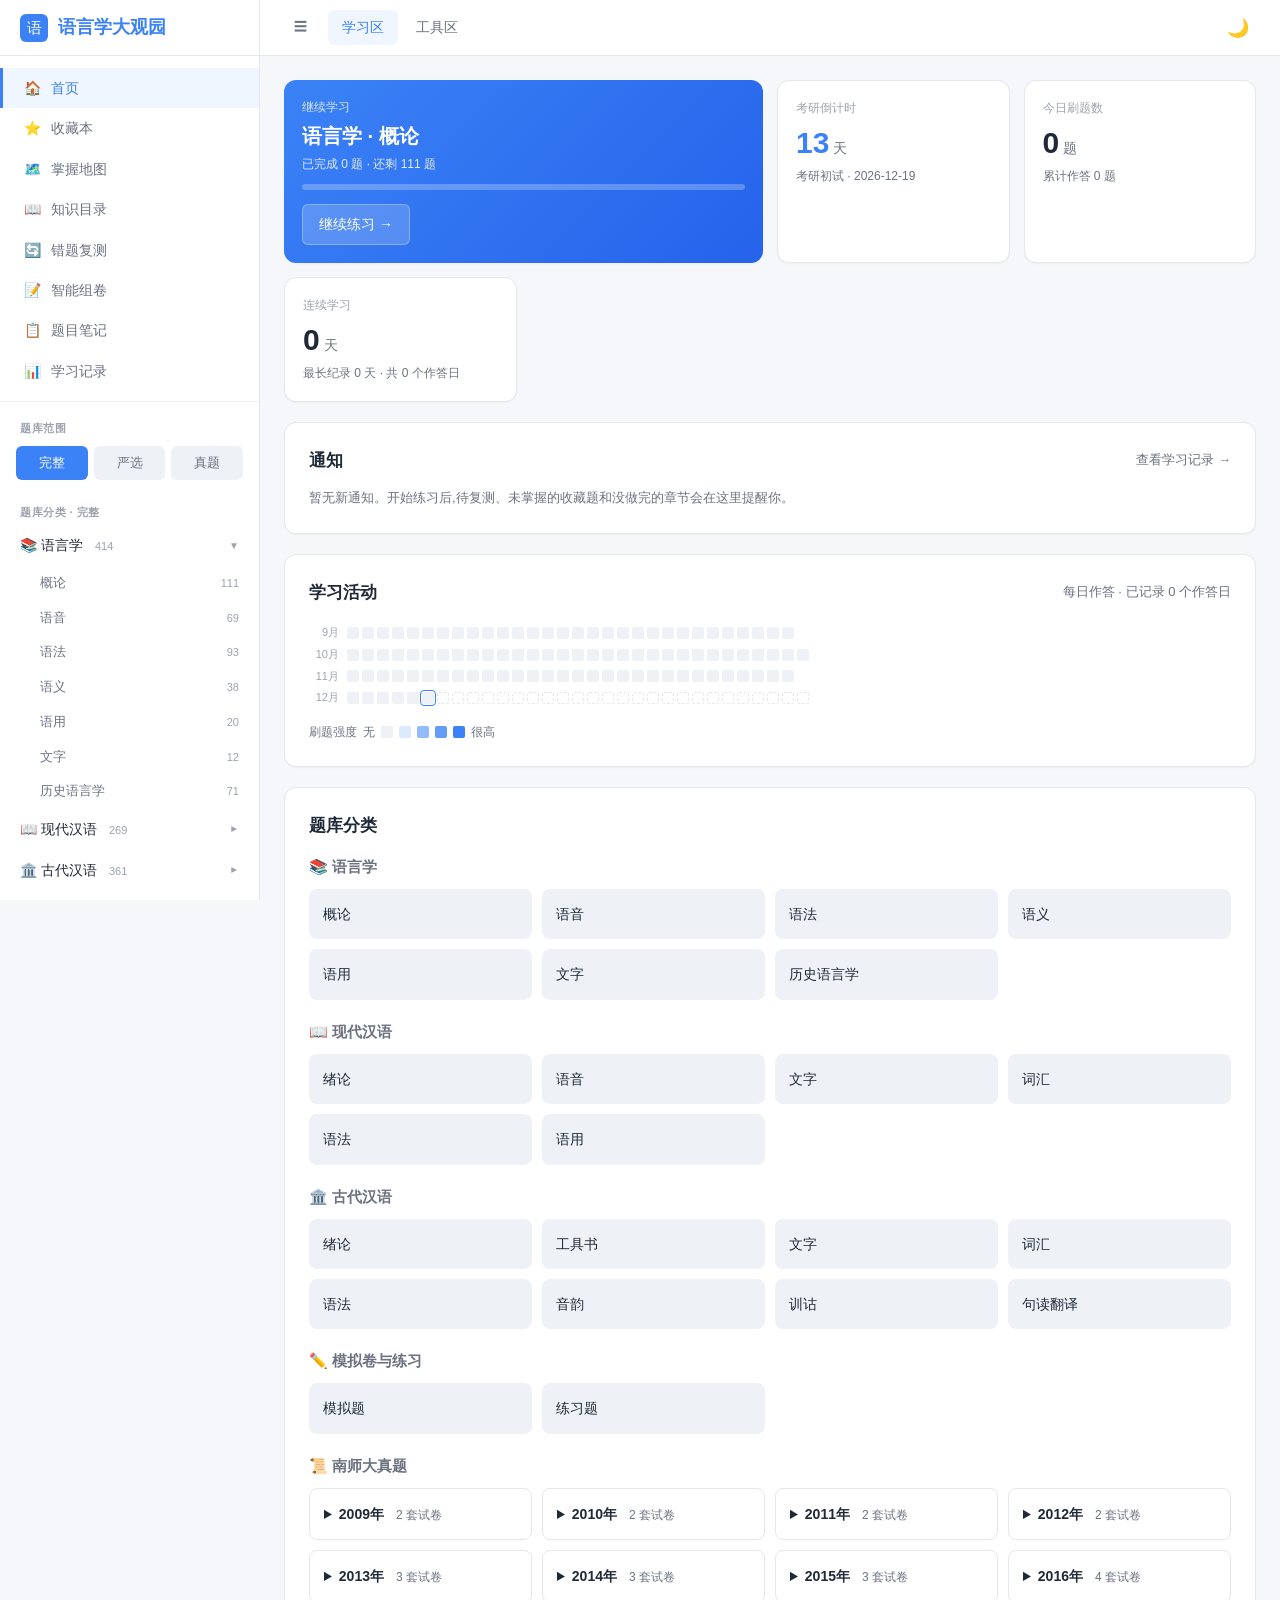
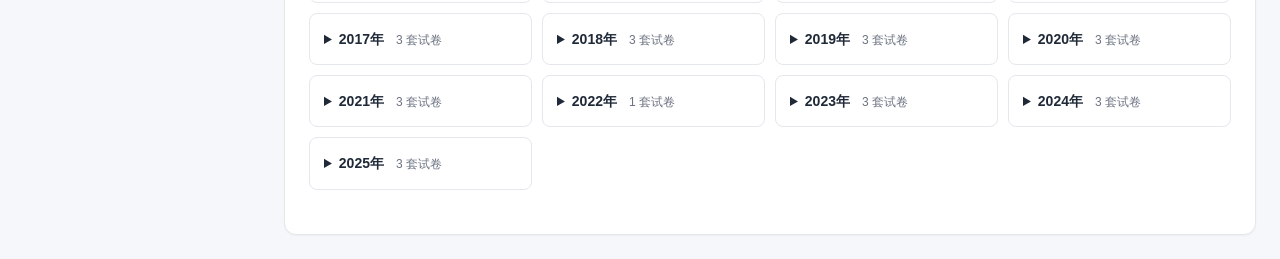
==== commit aa211ea5: "feat: 学习活动按月分行(每月固定31格) + 移除空置的古代汉语修辞章节 - 热力图由按周分列改为按月分行: 9/10/11/12 各一行、每行固定 31 格, 一天一格, 各月宽度一致, 不足" ====
--- a/index.html
+++ b/index.html
@@ -6,7 +6,7 @@
   <meta http-equiv="Pragma" content="no-cache">
   <meta name="viewport" content="width=device-width, initial-scale=1.0">
   <title>语言学大观园 - 首页</title>
-  <link rel="stylesheet" href="css/style.css?v=14">
+  <link rel="stylesheet" href="css/style.css?v=15">
 </head>
 <body>
   <div class="app-layout">
@@ -43,9 +43,9 @@
     </div>
   </div>
 
-  <script src="js/storage.js?v=14"></script>
-  <script src="js/data-loader.js?v=14"></script>
-  <script src="js/main.js?v=14"></script>
-  <script src="js/dashboard.js?v=14"></script>
+  <script src="js/storage.js?v=15"></script>
+  <script src="js/data-loader.js?v=15"></script>
+  <script src="js/main.js?v=15"></script>
+  <script src="js/dashboard.js?v=15"></script>
 </body>
 </html>
--- a/css/style.css
+++ b/css/style.css
@@ -621,12 +621,29 @@
 
 /* ===== 学习活动热力图 ===== */
 .heatmap-wrap { overflow-x: auto; padding-bottom: 4px; }
-.heatmap {
+/* 每月一行: 固定 31 格, 一天一格, 各月宽度一致 */
+.heatmap-months {
+  display: inline-flex;
+  flex-direction: column;
+  gap: 4px;
+  min-width: max-content;
+}
+.heat-month {
+  display: flex;
+  align-items: center;
+  gap: 8px;
+}
+.heat-month-label {
+  flex: 0 0 auto;
+  width: 30px;
+  font-size: 11px;
+  color: var(--text-tertiary);
+  text-align: right;
+}
+.heat-days {
   display: grid;
-  grid-auto-flow: column;
-  grid-template-rows: repeat(7, 12px);
+  grid-template-columns: repeat(31, 12px);
   gap: 3px;
-  min-width: max-content;
 }
 .heat-cell {
   width: 12px; height: 12px;
